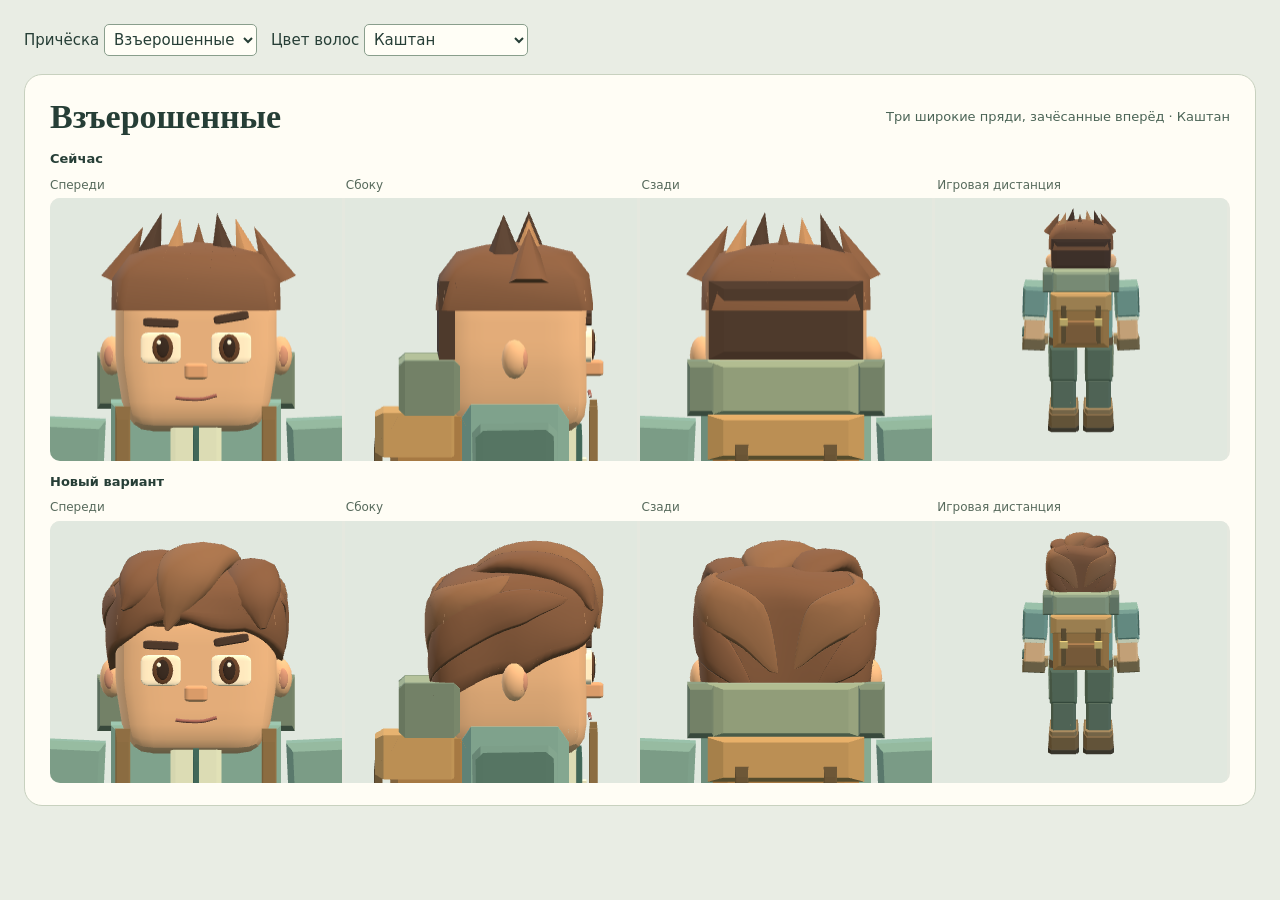
==== docs/concepts/hair-study/index.html @ a1d7740c "Add three in-engine hairstyle studies for individual visual review" ====
<!doctype html>
<html lang="ru">
<meta charset="utf-8">
<meta name="viewport" content="width=device-width,initial-scale=1">
<title>КУБ · Сравнение причёсок</title>
<style>
*{box-sizing:border-box}body{margin:0;padding:24px;background:#e9ede4;color:#263e36;font:15px/1.4 system-ui,sans-serif}
main{margin:auto;max-width:1310px}.toolbar,header{display:flex;align-items:center;justify-content:space-between;gap:14px}
.toolbar{justify-content:flex-start;flex-wrap:wrap;margin-bottom:18px}select{font:inherit;padding:5px;border:1px solid #899e8c;border-radius:5px;background:#fffef6;color:inherit}
article{background:#fffdf5;padding:22px 25px;border:1px solid #c8d1bf;border-radius:18px}
h1{font:600 34px/1.1 Georgia,serif;margin:0}header{margin:1px 0 15px}header p{font-size:13px;color:#4b6456;margin:0}
.angles{display:grid;grid-template-columns:repeat(4,1fr);gap:3px;margin:8px 0 5px;font-size:12px;color:#576a5c}
canvas{display:block;width:100%;aspect-ratio:4.5/1;background:#e5e8df;border-radius:10px}h2{font-size:13px;margin:12px 0 2px}
@media(max-width:780px){body{padding:8px}article{padding:12px}.angles{font-size:10px}header{align-items:start;flex-direction:column}h1{font-size:26px}}
</style>
<main>
<div class="toolbar">
<label>Причёска <select id="style"><option value="3">Взъерошенные</option><option value="4">Кудри</option><option value="7">Хвост</option></select></label>
<label>Цвет волос <select id="palette"></select></label>
</div>
<article>
<header><h1></h1><p id="caption"></p></header>
<h2>Сейчас</h2><div class="angles"><span>Спереди</span><span>Сбоку</span><span>Сзади</span><span>Игровая дистанция</span></div>
<canvas id="before" aria-label="Текущая модель в четырёх ракурсах"></canvas>
<h2>Новый вариант</h2><div class="angles" aria-hidden="true"><span>Спереди</span><span>Сбоку</span><span>Сзади</span><span>Игровая дистанция</span></div>
<canvas id="after" aria-label="Пробная модель в четырёх ракурсах"></canvas>
</article>
</main>
<script type="module" src="./review.js"></script>
</html>
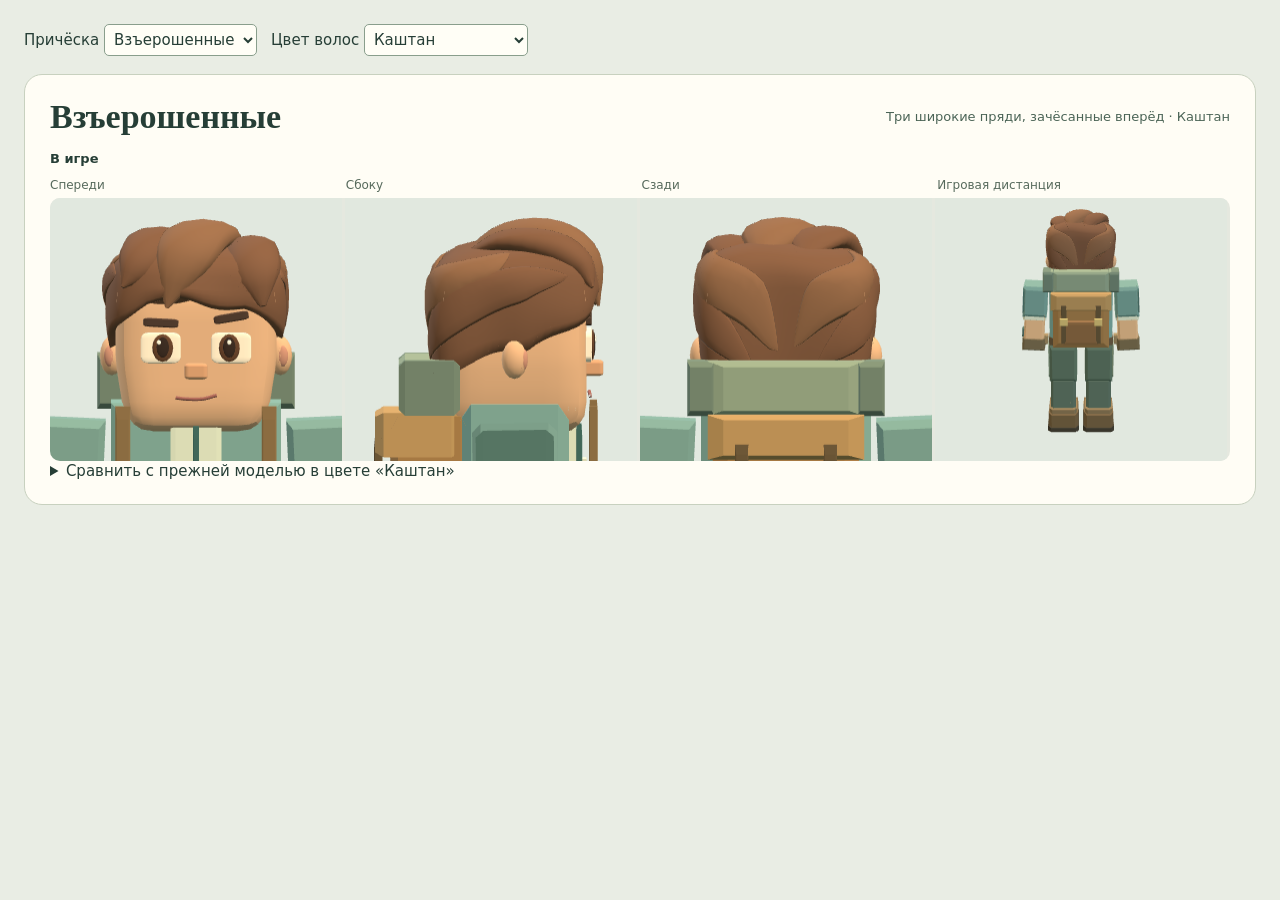
==== commit 78e583a1: "Ship the three approved hairstyles on the player and in the editor" ====
--- a/docs/concepts/hair-study/index.html
+++ b/docs/concepts/hair-study/index.html
@@ -20,10 +20,9 @@
 </div>
 <article>
 <header><h1></h1><p id="caption"></p></header>
-<h2>Сейчас</h2><div class="angles"><span>Спереди</span><span>Сбоку</span><span>Сзади</span><span>Игровая дистанция</span></div>
-<canvas id="before" aria-label="Текущая модель в четырёх ракурсах"></canvas>
-<h2>Новый вариант</h2><div class="angles" aria-hidden="true"><span>Спереди</span><span>Сбоку</span><span>Сзади</span><span>Игровая дистанция</span></div>
-<canvas id="after" aria-label="Пробная модель в четырёх ракурсах"></canvas>
+<h2>В игре</h2><div class="angles"><span>Спереди</span><span>Сбоку</span><span>Сзади</span><span>Игровая дистанция</span></div>
+<canvas id="after" aria-label="Игровая модель в четырёх ракурсах"></canvas>
+<details><summary>Сравнить с прежней моделью в цвете «Каштан»</summary><img id="comparison" style="width:100%" alt="Прежняя и утверждённая модели"></details>
 </article>
 </main>
 <script type="module" src="./review.js"></script>
